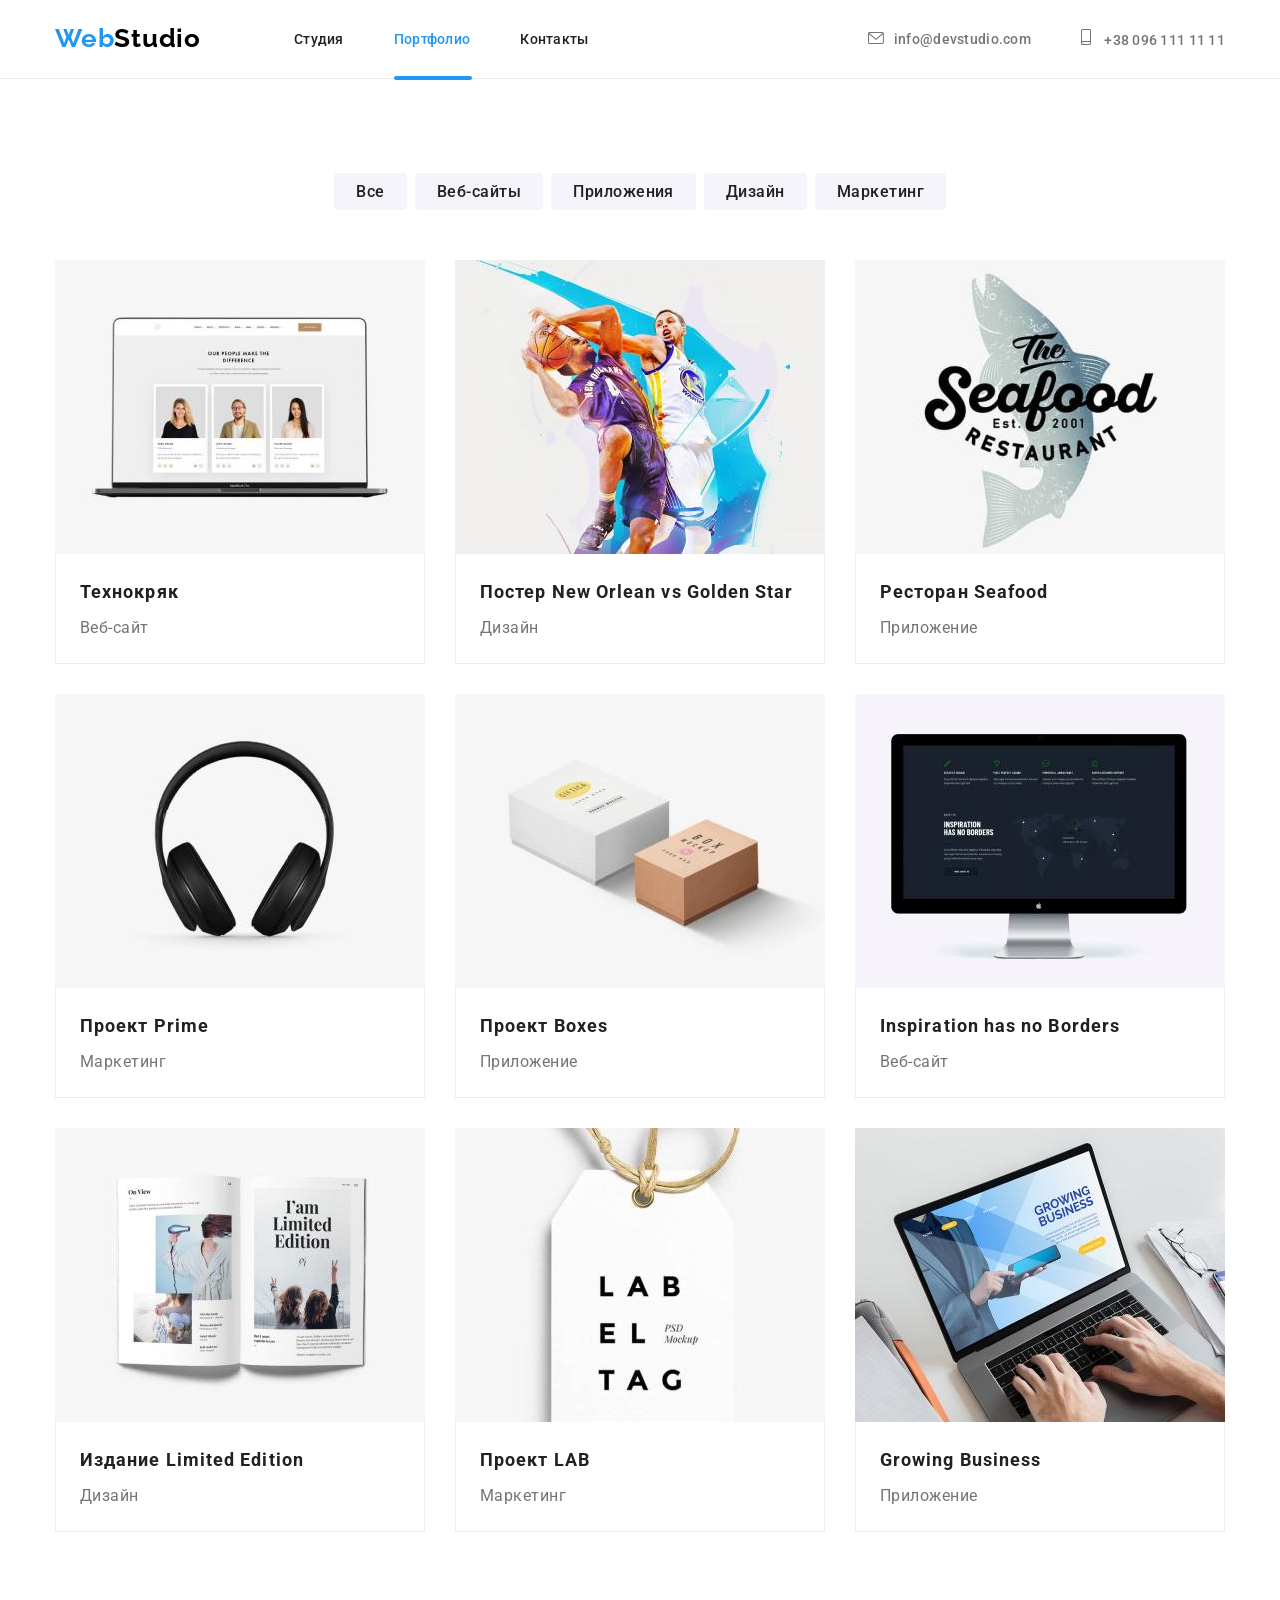
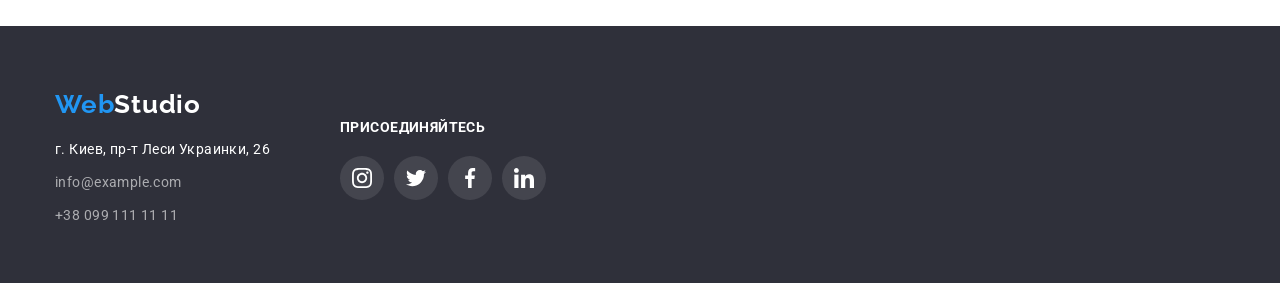
==== portfolio.html @ 1995c801 "Создает форму в index" ====
<!DOCTYPE html>
<html lang="ru">
<head>
  <meta charset="UTF-8">
  <meta http-equiv="X-UA-Compatible" content="IE=edge">
  <meta name="viewport" content="width=device-width, initial-scale=1.0">
  <!-- Normalize -->
  <link rel="stylesheet" href="https://cdnjs.cloudflare.com/ajax/libs/modern-normalize/1.0.0/modern-normalize.min.css" integrity="sha512-ISS7cAi1PEhQ8jnbJpJZMd29NlhNj4AWYyLOSp2CE/CsHxTCu+r+t0D2yoJudVrd0/8fTVPUVDzY5Tvli75u/g==" crossorigin="anonymous" />
  <!-- google fonts -->
  <link rel="preconnect" href="https://fonts.gstatic.com">
  <link href="https://fonts.googleapis.com/css2?family=Raleway:wght@700&family=Roboto:wght@400;500;700&display=swap" rel="stylesheet">
  
  <link rel="stylesheet" href="./css/style.css">
  <title>Портфолио</title>
</head>

  
  <body>

  <!-- Шапка-->
  <header class="header">

    <div class="container">

      <nav class="nav">
        <a class="link logo" href="index.html">Web<span class="logo-black">Studio</span></a>
    
        <!-- МЕНЮ -->

        <ul class="navigation list">
          <li class="navigation-item">
            <a class="link menu " href="index.html">Студия</a>
          </li>
          <li class="navigation-item">
            <a class="link menu current pseudo" href="./portfolio.html">Портфолио</a>
          </li>
          <li class="navigation-item">
            <a class="link menu" href="">Контакты </a>
            </li>
              
        </ul>
      </nav>
    
        <!--КОНТАКТЫ-->
        
          <ul class="list navigation list">

            <li class="contact email">
              
              <a class=" link contact" href="mailto:info@devstudio.com">
                <svg class="contact-icon-envelope" width="16px" height="12px">
                  <use href="./img/svg-sprite.svg#envelope"></use>
                </svg>info@devstudio.com</a>
            
            </li>
            <li class="contact">
              
              <a class="link contact" href="tel:+380961111111"> 
              <svg class="contact-icon-smartphone" width="10px" height="16px">
                <use href="./img/svg-sprite.svg#smartphone"></use>
              </svg>  +38 096 111 11 11</a>
            
            </li>
          </ul>
          
    </div>
    
    
      
  </header>

  <!-- Категории-->

  <main>
    <section class="menu-section">


      <div class="container">

        <h1 class="visually-hidden">Категории</h1>

      <ul class="list filters">
        <li class="list-filters-item">
          <button class="btn" type="button">Все</button>
        </li>

        <li class="list-filters-item">
          <button class="btn" type="button">Веб-сайты</button>
        </li>

        <li class="list-filters-item">
          <button class="btn" type="button">Приложения</button>
        </li>

        <li class="list-filters-item">
          <button class="btn" type="button">Дизайн</button>
        </li>

        <li class="list-filters-item">
          <button class="btn" type="button">Маркетинг</button>
        </li>

      </ul>

      
      

      <!-- Портфолио -->

      <h2 class="visually-hidden">Портфолио</h2>

    
        <ul class="list portfolio">

          <li class="list-portfolio-item">

            
              <a href="" class="portfolio-link link">
                  <div class="overlay">
                  <img src="./img/img-hw2/img1.jpg" alt="Веб-сайт" width="370">
                
                  <p class="title-hover-overlay">Технокряк это современная площадка распространения коронавируса. Компании используют эту платформу для цифрового шпионажа и атак на защищённые сервера конкурентов.</p> 
              </div>
         
          
            <div class="list-portfolio-card">
              
              <h3 class="portfolio-title" >Технокряк</h3>
            <p class="portfolio-text">Веб-сайт</p>
            </div>
          
          </a>
       
         
          </li>


  
          <li class="list-portfolio-item">

            <a href="" class="portfolio-link link">

              <div class="overlay">
            
              <img src="./img/img-hw2/img2.jpg" alt="Постер с баскетболистами" width="370">
  
              
                <p class="title-hover-overlay">Технокряк это современная площадка распространения коронавируса. Компании используют эту платформу для цифрового шпионажа и атак на защищённые сервера конкурентов.
                </p>
              </div>
  
           
  
              <div class="list-portfolio-card">
  
              <h3 class="portfolio-title" >Постер New Orlean vs Golden Star</h3>
              <p class="portfolio-text">Дизайн</p>
              </div>
            
            </a>

            
         
          </li>
  
          <li class="list-portfolio-item">

            <a href="" class="portfolio-link link">

              <div class="overlay">

                <img src="./img/img-hw2/img3.jpg" alt="Логотип ресторана" width="370">
                
                <p class="title-hover-overlay">Технокряк это современная площадка распространения коронавируса. Компании используют эту платформу для цифрового шпионажа и атак на защищённые сервера конкурентов.</p>
                
  
              </div>
              
             
              <div class="list-portfolio-card">
                <h3 class="portfolio-title" >Ресторан Seafood</h3>
                <p class="portfolio-text">Приложение</p>
              </div>

            </a>

          </li>
  
          <li class="list-portfolio-item">

            <a href="" class="portfolio-link link">

              <div class="overlay">

                <img src="./img/img-hw2/img4.jpg" alt="Наушники" width="370">
                <p class="title-hover-overlay">Технокряк это современная площадка распространения коронавируса. Компании используют эту платформу для цифрового шпионажа и атак на защищённые сервера конкурентов.
                </p>
              
              </div>
              
             
              <div class="list-portfolio-card">
              <h3 class="portfolio-title" >Проект Prime</h3>
              <p class="portfolio-text">Маркетинг</p>
             </div>

            </a>

          </li>
  
          <li class="list-portfolio-item">

            <a href="" class="portfolio-link link">

              <div class="overlay">

                <img src="./img/img-hw2/img5.jpg" alt="Маленькие коробки" width="370">
                 
                  <p class="title-hover-overlay">Технокряк это современная площадка распространения коронавируса. Компании используют эту платформу для цифрового шпионажа и атак на защищённые сервера конкурентов.
                  </p>
                
    
                </div>
                
                
                <div class="list-portfolio-card">
                  <h3 class="portfolio-title" >Проект Boxes</h3>
                  <p class="portfolio-text">Приложение</p>
                </div>

            </a>
            
            
          </li>
  
          <li class="list-portfolio-item">

            <a href="" class="portfolio-link link">

              <div class="overlay">
                <img src="./img/img-hw2/img6.jpg" alt="Веб-сайт" width="370">
              
                <p class="title-hover-overlay">Технокряк это современная площадка распространения коронавируса. Компании используют эту платформу для цифрового шпионажа и атак на защищённые сервера конкурентов.
                </p>
               
              </div>
            
              <div class="list-portfolio-card">
                <h3 class="portfolio-title" >Inspiration has no Borders</h3>
                <p class="portfolio-text">Веб-сайт</p>
              </div>

            </a>

            
            
          </li>
          
          <li class="list-portfolio-item">

            <a href="" class="portfolio-link link">

              <div class="overlay">

                <img src="./img/img-hw2/img7.jpg" alt="Журнал" width="370">
               
                  <p class="title-hover-overlay">Технокряк это современная площадка распространения коронавируса. Компании используют эту платформу для цифрового шпионажа и атак на защищённые сервера конкурентов.
                  </p>
                  
    
                </div>
                
                <div class="list-portfolio-card">
                  <h3 class="portfolio-title" >Издание Limited Edition</h3>
                  <p class="portfolio-text">Дизайн</p>
                </div>

            </a>
            
            
          </li>
  
          <li class="list-portfolio-item">

            <a href="" class="portfolio-link link">

              <div class="overlay">

                <img src="./img/img-hw2/img8.jpg" alt="Логотип проэкта" width="370">
               
                  <p class="title-hover-overlay">Технокряк это современная площадка распространения коронавируса. Компании используют эту платформу для цифрового шпионажа и атак на защищённые сервера конкурентов.
                  </p>
                </div>
            
                <div class="list-portfolio-card">
                  <h3 class="portfolio-title" >Проект LAB</h3>
                  <p class="portfolio-text">Маркетинг</p>
                </div>
            </a>

          </li>
  
          <li class="list-portfolio-item">

            <a href="" class="portfolio-link link">


            <div class="overlay">

              <img src="./img/img-hw2/img9.jpg" alt="Дизайн для приложения" width="370">
              
                <p class="title-hover-overlay">Технокряк это современная площадка распространения коронавируса. Компании используют эту платформу для цифрового шпионажа и атак на защищённые сервера конкурентов.
                </p>
               
  
              </div>
              
              <div class="list-portfolio-card">
                <h3 class="portfolio-title" >Growing Business</h3>
                <p class="portfolio-text">Приложение</p>
              </div>
            </a>

            
          </li>
  
        </ul>
     
      
    </div>
    </section>
    
  </main>

  <!-- ФУТЕР/////////////// -->

  <footer class="footer">
  
    <div class="container">
      <div class="footer-wrap-address">
      <a class="link logo" href="index.html">Web<span class="logo-white">Studio</span> </a>
  
      <address class="address">
      
      <p class="address-text">г. Киев, пр-т Леси Украинки, 26</p> 
  
  
     
    <a class="link" href="mailto:info@example.com">info@example.com</a>
    <a class="link" href="tel:+380991111111">+38 099 111 11 11</a>
   
    
    </address>
        </div>

        <div class="footer-wrap-join">
          <b>присоединяйтесь</b>
          <!-- Cписок -->
        
          <ul class="footer-wrap-list list">
        
            <li class="footer-wrap-item">
              <a href="" class="footer-wrap link">
                <svg class="footer-wrap-icon" width="20px" height="20px">
                  <use href="./img/svg-sprite.svg#instagram"></use>
                </svg>
        
              </a>
          </li>
        
            <li class="footer-wrap-item">
              <a href="" class="footer-wrap link">
                <svg class="footer-wrap-icon" width="20px" height="20px">
                  <use href="./img/svg-sprite.svg#twitter"></use>
                </svg>
        
              </a>
          </li>
        
            <li class="footer-wrap-item">
              <a href="" class="footer-wrap link">
                <svg class="footer-wrap-icon" width="20px" height="20px">
                  <use href="./img/svg-sprite.svg#facebook"></use>
                </svg>
        
              </a>
          </li>
        
            <li class="footer-wrap-item">
              <a href="" class="footer-wrap link">
                <svg class="footer-wrap-icon" width="20px" height="20px">
                  <use href="./img/svg-sprite.svg#linkedin"></use>
                </svg>
        
              </a>
          </li>
        
          </ul>
      
        </div>
    </div>
 
  </footer>
  
 

</body>
</html>
---- css/style.css ----
/*  Переменные */
:root {
  /* Цвета */
  --accent-color: #2196f3;
  --bg-color: #ffffff;
  --title-color: #212121;
  --secondary-text-color: #757575;
  --secondary-white-color: #ffffff;
  --margin-right-bottom:30px;

  /* Шрифты */
  --main-font: "Roboto", sans-serif;
  --secondary-font: "Raleway", sans-serif;
  --bg-color-hero-footer: #2f303a;
}

body {
  background-color: var(--bg-color);
  font-family: var(--main-font);
  color: var(--title-color);
  
}

/* Сброс стилей */
.link {
  text-decoration: none;
}
.list {
  list-style: none;
}
.address {
  font-style: normal;
}

h1,h2,h3,h4,h5,h6,p{
  margin: 0;
  padding: 0;
}

ul, ol{
  margin: 0;
  padding: 0;
}
img{
  display: block;
  max-width: 100%;
}

/* СПРЯТАННЫЕ ЗАГОЛОВКИ */

.visually-hidden { 
  position: absolute !important;
  clip: rect(1px 1px 1px 1px);
  clip: rect(1px, 1px, 1px, 1px);
  padding: 0 !important;
  border: 0 !important;
  height: 1px !important;
  width: 1px !important;
  overflow: hidden;
}



/* КОМПОНЕНТЫ*/
.btn {
  cursor: pointer;
}

.section-title {
  font-weight: 700;
  font-size: 36px;
  line-height: 1.16;
  text-align: center;
  letter-spacing: 0.03em;
  color: var(--title-color);
  margin-bottom: 50px;
}

.footer {
  background-color: var(--bg-color-hero-footer);
}

/* ШАПКА */

.header{
  border-bottom: 1px solid #ECECEC;
}
.container{
  width: 1200px;
  margin: 0 auto;
  padding-left: 15px;
  padding-right: 15px;
  
 
}

.header .container{
  display: flex;
  align-items: center;
  
}

.nav{
  display: flex;
  text-align: center;
  
}
/* ///////////Навигационное меню */



.link.menu{
padding-top: 32px;
padding-bottom: 32px;}


.link.menu.current.studio::after{
  content:'';
  display: block;
  width: 48px;
  height: 4px;
  background: #2196F3;
  border-radius: 2px;
  position: absolute;
  bottom:-32px;
}

.link.menu.current.pseudo::after{
  content:'';
  display: block;
  width: 78px;
  height: 4px;
  background: #2196F3;
  border-radius: 2px;
  position: absolute;
  bottom:-32px;

}

.navigation-item{
  position: relative;
}



.navigation-item:not(:last-child){
  margin-right: 50px;
}

/* ////// КОНТАКТЫ  */
.navigation.list{
display: flex;
align-items: center;

margin-left: auto;

}
.link.contact{
padding-top: 32px;
padding-bottom: 32px;

}


.contact.email{
  margin-right: 50px;
}

.contact-icon-envelope{
width: 16px;
height: 12px;
fill:  #757575;
margin-right: 10px;
transition: fill 250ms cubic-bezier(0.4, 0, 0.2, 1);

}

.contact-icon-smartphone{
  fill:#757575;
  width: 10px;
  height: 16px;
  margin-right: 10px;
  transition: fill 250ms cubic-bezier(0.4, 0, 0.2, 1);
}
/* Ховер иконки имейла и телефона */

.link.contact:hover .contact-icon-envelope{
  fill:var(--accent-color);
  
  
}

.link.contact:hover .contact-icon-smartphone{
  fill:var(--accent-color);

}

/* ///////////Навигационное меню  КОНЕЦ */



/* /////////////  ЛОГОТИП///////////// */
.nav .link.logo{
  padding-top: 24px;
  padding-bottom: 25px;
  margin-right: 93px;
}
.logo {
  font-family: var(--secondary-font);
  font-weight: 700;
  font-size: 26px;
  line-height: 1.1;
  letter-spacing: 0.03em;
  color: var(--accent-color);
}

.logo-white {
  color: var(--secondary-white-color);
}
.logo-black {
  color: #000000;
}

.link.menu {
  font-weight: 500;
  font-size: 14px;
  line-height: 1.14;
  letter-spacing: 0.02em;
  color: var(--title-color);
  transition:color 250ms cubic-bezier(0.4, 0, 0.2, 1);
}
.link.menu:hover,
.link.menu:focus {
  color: var(--accent-color);
}

.list .link.menu.current {
  color: var(--accent-color);
}

.link.contact {
  font-weight: 500;
  font-size: 14px;
  line-height: 1.1;
  letter-spacing: 0.02em;
  color: var(--secondary-text-color);
  transition: color 250ms cubic-bezier(0.4, 0, 0.2, 1);
}
.link.contact:hover,
.link.contact:focus {
  color: var(--accent-color);

}

/* ГЕРОЙ */
.hero.main {

  background-image: linear-gradient(
    rgba(47, 48, 58, 0.4),
    rgba(47, 48, 58, 0.4)
  ),
  url(../img/bg-optimized.jpg);
  background-color: var(--bg-color-hero-footer);
  
  max-width: 1600px;
  height: 600px;
  margin-left: auto;
  margin-right: auto;
  background-repeat: no-repeat;
}


.hero-title {
  font-weight: 900;
  font-size: 44px;
  line-height: 1.36;
  text-align: center;
  letter-spacing: 0.06em;
  text-transform: uppercase;
  color: #ffffff;
  margin-bottom: 30px ;
}

.hero .container{
  padding: 200px 15px ;
 
}



/* КНОПКА - ЗАКАЗАТЬ УСЛУГУ */

.btn.hero{
 min-width: 200px;
 padding: 10px 32px;
 display: block; 
 margin: 0 auto;
 text-align: center;

  font-weight: 700;
  font-size: 16px;
  line-height: 1.8;
  background-color: var(--accent-color);
  color: var(--secondary-white-color);
  box-shadow: 0px 4px 4px rgba(0, 0, 0, 0.15);
  border-radius: 4px;
  border: 0px;
  outline: 0px;

 
  
}



/* ОСОБЕННОСТИ*/

.list.features .thumb{
  margin-bottom: 30px;
  background-color:#F5F4FA;
  border-radius:4px;
  display: flex;
  justify-content: center;
  align-items: center;
  height: 120px;
  padding: 25px 100px;
}




.features-title {
  font-weight: 700;
  font-size: 14px;
  line-height: 1.14;
  letter-spacing: 0.03em;
  text-transform: uppercase;
  color: var(--title-color);
}

.features-text {
  font-size: 14px;
  line-height: 1.7;
  letter-spacing: 0.03em;
  color: var(--secondary-text-color);
}

.features-box{
  padding-bottom: 94px;
  padding-top: 94px;
}

.list.features{
  display: flex;
}

.features-item{
  flex-basis: calc(100% / 4);
}

.features-item:not(:last-child){
margin-right: 30px;
}
.features-title{
  margin-bottom: 10px;
}



/*  СЕКЦИЯ ЧЕМ МЫ ЗАНИМАЕМСЯ */



.thumb-title-absolute{
  font-family: var(--main-font);
  font-weight: 700;
  font-size: 14px;
  line-height: 1.14;
  letter-spacing: 0.03em;
  text-transform: uppercase;
  color: #FFFFFF;
  text-align: center;
}
.thumb-absolute{
  position: absolute;
  bottom:0;
  left:0;
  background: rgba(47, 48, 58, 0.8);
  padding-top: 27px;
  min-width: 370px;
  padding-bottom: 27px;
}
.thumb-pic{
  position: relative;
}


.content{
  padding-bottom: 94px;
}

.section-title{

text-align: center;
}

.section.list{
  display: flex;
  flex-wrap: wrap;
  margin-left: calc(-1*var(--margin-right-bottom));
  margin-top: calc(-1*var(--margin-right-bottom));
}

.section-item{
  margin-left: var(--margin-right-bottom);
  margin-top: var(--margin-right-bottom);
  flex-basis: calc(100% / 3 - var(--margin-right-bottom));
}

/* НАША КОМАНДА  */


.description-section{
  padding-top: 94px;
  padding-bottom: 94px;
  background-color: #f5f4fa;
}

 .list.description{
  display: flex;
  flex-wrap: wrap;
}

 .list>.description-list-item{
  background-color:var(--secondary-white-color);
  box-shadow: 0px 1px 3px rgba(0, 0, 0, 0.12), 0px 1px 1px rgba(0, 0, 0, 0.14), 0px 2px 1px rgba(0, 0, 0, 0.2);
  border-radius: 0px 0px 4px 4px;
}

.list>.description-list-item:not(:last-child){
  margin-right: 30px;
}




.description .description-title {
  font-weight: 500;
  font-size: 16px;
  line-height: 1.18;
  letter-spacing: 0.03em;
  color: var(--title-color);
}

.description .description-text {
  font-size: 16px;
  line-height: 1.18;
  letter-spacing: 0.03em;
  color: var(--secondary-text-color);
  margin-bottom: 16px;
}


/* ///////////Соцеальные сети */
.thumb-list{
  display: flex;
  align-items: center;
  justify-content: space-between;
}

.thumb-social-icon.instagram{
  fill: #AFB1B8;
 }

 .thumb-social-icon{
  transition: fill 250ms cubic-bezier(0.4, 0, 0.2, 1);
 }

.thumb-social-link{
  display: flex;
  align-items: center;
  justify-content: center;
  border-radius:50%;
  width: 44px;
  height: 44px;
  background-color: transparent;

  transition: background-color 250ms cubic-bezier(0.4, 0, 0.2, 1);
}




/* ////// Ховер соц сетей */

 .thumb-social-link:hover,
  .thumb-social-link:focus{
  background-color:var(--accent-color);
  
}


.thumb-social-icon{
  fill: #AFB1B8;
}

.thumb-social-link:hover .thumb-social-icon,
.thumb-social-link:focus .thumb-social-icon{
  fill:#FFFFFF;
 
}




/* ///////////// */

/* <!-- ///////// Постоянные клиенты --> */
.clients{
  padding: 94px 94px;
 background-color: #fff;
}

.clients-title{
font-family: var(--main-font);
font-weight: bold;
font-size: 36px;
line-height: 1.16;
text-align: center;
letter-spacing: 0.03em;
color:var(--title-color);
margin: 0auto;
margin-bottom: 50px;
}

.clients-list{
  display: flex;
  align-items: center;
  justify-content: space-between;
}

.clients-list-link{
display: flex;
justify-content: center;
align-items: center;
}




.clients-list-link{
    border: 1px solid #AFB1B8;
    border-radius: 4px;
    width: 170px;
    height: 90px;
    display: flex;
    justify-content: center;
    align-items: center;
    background-color: transparent;
    color:#AFB1B8;

    display: flex;
    align-items: center;
    justify-content: center;

    transition: color 250ms cubic-bezier(0.4, 0, 0.2, 1),
                border-color 250ms cubic-bezier(0.4, 0, 0.2, 1);
}

/* ////// ХОВЕР  */

.clients-list-link:hover,
.clients-list-link:focus{
  color:var(--accent-color);
  border-color: var(--accent-color);

 
}


.clients-list-icon{
  fill:currentColor;
 
}


/* ////////// */

/* ФУТЕР//////////*/

.footer{
  padding-top: 64px;
  padding-bottom: 55px;
  
}
.footer>.container{
  display: flex;
  align-items: center;
}

.footer-wrap-address{
  margin-right: 70px;
}

.footer-wrap-join>b{
font-weight: bold;
font-size: 14px;
line-height: 1.14;
letter-spacing: 0.03em;
text-transform: uppercase;
color: #FFFFFF;
margin-bottom: 20px;
display: inline-block;
}

/* //////СОЦ СЕТИ  */
.footer-wrap-list{
  display: flex;
  align-items: center;
  justify-content: space-between;
}

.footer-wrap-item:not(:last-child){
  margin-right: 10px;
}

.footer-wrap-icon{
  fill:var(--secondary-white-color);
}

.footer-wrap{
  display: flex;
  align-items: center;
  justify-content: center;
 
  border-radius:50%;
  background: rgba(255, 255, 255, 0.1);
  width: 44px;
  height: 44px;

  transition: background-color 250ms cubic-bezier(0.4, 0, 0.2, 1);
}
.footer-wrap:hover,
.footer-wrap:focus{
  background-color: var(--accent-color);
}

/* //////// ФОРМА ФУТЕРА */

.wrapper-form{
  display: block;
  margin-left: 93px;
}

.action-form{
  display: block;
  margin-bottom: 20px;
  font-weight: 700;
  font-size: 14px;
  line-height: 1.14;
  letter-spacing: 0.03em;
  text-transform: uppercase;
  color: var(--secondary-white-color);

}

.form{
  display: flex;
  align-items: center;
}



.form-btn::after{
  content:'';
  display: inline-block;
  width: 24px;
  height: 24px;
  background-image: url(../img/icon-telegram.svg);
  margin-left: 10px;
}

.email-form{
  display: block;
  width: 358px;
  height: 50px;
  margin-right: 12px;
  padding-top: 15px;
  padding-bottom: 15px;
  padding-left: 16px;
  padding-right: 295px;
  border: 1px solid rgba(255, 255, 255, 0.3);
  border-radius: 4px;
  background-color: transparent;
}

.form-btn{
  text-align: center;
  min-width: 200px;
  font-weight: 700;
  font-size: 16px;
  line-height: 1.87;
  letter-spacing: 0.06em;
  color: #FFFFFF;
  background: #2196F3;
  box-shadow: 0px 4px 4px rgba(0, 0, 0, 0.15);
  border-radius: 4px;
  padding: 10px 28px 10px 29px;
  

  border-style: none;

 
}

/* ////// */

.link.logo{
  margin: 0;
  padding: 0;
}
.address{margin-top: 20px;}

.address .address-text {
  font-size: 14px;
  line-height: 1.7;
  letter-spacing: 0.03em;
  color: var(--secondary-white-color);
  margin-bottom: 9px;
  
}


a[href="mailto:info@example.com"]{
  display: block;
  display: block;

}

 /* ////////////////// */
.description-flex{
  padding-top: var(--margin-right-bottom);
  padding-bottom: var(--margin-right-bottom); 
  text-align: center;
  padding-bottom: 30px;
  padding-left: 32px;
  padding-right: 32px;
}
.description-flex .description-title{
  margin-bottom: 10px;
}



.address .link {
  font-size: 14px;
  line-height: 1.7;
  letter-spacing: 0.03em;
  color: rgba(255, 255, 255, 0.6);
  margin-bottom: 9px;
}





/* ПОРТФОЛИО */
/* /////////// МЕНЮ*/
.menu-section{
  padding-top: 94px;
  padding-bottom: 94px;
}
.list.filters{
display: flex;
justify-content: center;
margin-bottom: 50px;

}

.list-filters-item:not(:last-child){
  margin-right: 8px;
}



/* ///////////КАТЕГОРИИ  */
.menu-section .btn {
  font-weight: 500;
  font-size: 16px;
  line-height: 1.6;
  text-align: center;
  letter-spacing: 0.03em;
  color: var(--title-color);
  background-color: #f5f4fa;
  border-radius: 4px;
  border: 0px;
  min-width: 73px;
  padding: 6px 22px;

  transition:color 250ms cubic-bezier(0.4, 0, 0.2, 1),
             background-color 250ms cubic-bezier(0.4, 0, 0.2, 1),
             box-shadow 250ms cubic-bezier(0.4, 0, 0.2, 1);

}

.menu-section .btn:hover,
.menu-section .btn:focus {
  color: #ffffff;
  background-color: var(--accent-color);
  box-shadow: 0px 3px 1px rgba(0, 0, 0, 0.1), 0px 1px 2px rgba(0, 0, 0, 0.08), 0px 2px 2px rgba(0, 0, 0, 0.12);
  
  
}




/*  Портфолио сетка */


.overlay{
  position: relative;
  overflow: hidden;
  visibility: none;
}

.title-hover-overlay{
  position: absolute;
  top: 0;
  left: 0;

  font-family: var(--main-font);
  font-size: 18px;
  line-height: 1.55;
  letter-spacing: 0.03em;
  color:white;
  width: 100%;
  height: 100%;
  padding: 63px 24px;
  background-color: rgba(33, 150, 243, 0.9);


  transform: translateY(100%);
  transition: transform 250ms cubic-bezier(0.4, 0, 0.2, 1);
  
}

.portfolio-link.link:hover .title-hover-overlay,
.portfolio-link.link:focus .title-hover-overlay{
  transform: translateY(0%);
  
}




/* ////// */


.portfolio{
  display: flex;
  flex-wrap: wrap;
  margin-left: -30px;
  margin-top: -30px;
}

.list-portfolio-item{
  flex-basis: calc(100% / 3 - 30px);
  margin-left: 30px;
  margin-top: 30px;

  transition: box-shadow 250ms cubic-bezier(0.4, 0, 0.2, 1);
}

.portfolio>li:hover{
  box-shadow: 0px 1px 1px rgba(0, 0, 0, 0.12), 0px 4px 4px rgba(0, 0, 0, 0.06), 1px 4px 6px rgba(0, 0, 0, 0.16);
  cursor: pointer;
}


.list-portfolio-card{
background: #FFFFFF;
border-left: 1px solid #EEEEEE;
border-right: 1px solid #EEEEEE;
border-bottom: 1px solid #EEEEEE;
padding: 20px 24px;
}


.portfolio .portfolio-title {
  font-weight: 700;
  font-size: 18px;
  line-height: 2;
  letter-spacing: 0.06em;
  color: var(--title-color);
  margin-bottom: 4px;
}

.portfolio .portfolio-text {
  font-size: 16px;
  line-height: 1.8;
  letter-spacing: 0.03em;
  color: var(--secondary-text-color);
}


/* /////// МОДАЛКА */

.backdrop{
  position: fixed;
  top: 0;
  left: 0;

  width: 100%;
  height: 100%;
  background: rgba(0, 0, 0, 0.2);

  opacity: 1;
  transition: opacity 250ms ease-in;
}

.modal{
  position: absolute;
  top: 50%;
  left: 50%;
  transform: translate(-50%, -50%) scale(1);
 

  min-width: 528px;
  min-height: 581px;
  background: #FFFFFF;
  box-shadow: 0px 1px 3px rgba(0, 0, 0, 0.12), 0px 1px 1px rgba(0, 0, 0, 0.14), 0px 2px 1px rgba(0, 0, 0, 0.2);
  border-radius: 4px;


  transition: transform 250m ease-in-out;

  
}

.modal.is-hidden{
  transform:translate(-50%, -50%) scale(0);
  
;

}

.backdrop.is-hidden{
  opacity:0;
  pointer-events: none;
}

.modal-close{
  position: absolute;
  top: 8px;
  right: 8px;
  cursor:pointer;
}

/* //////// */
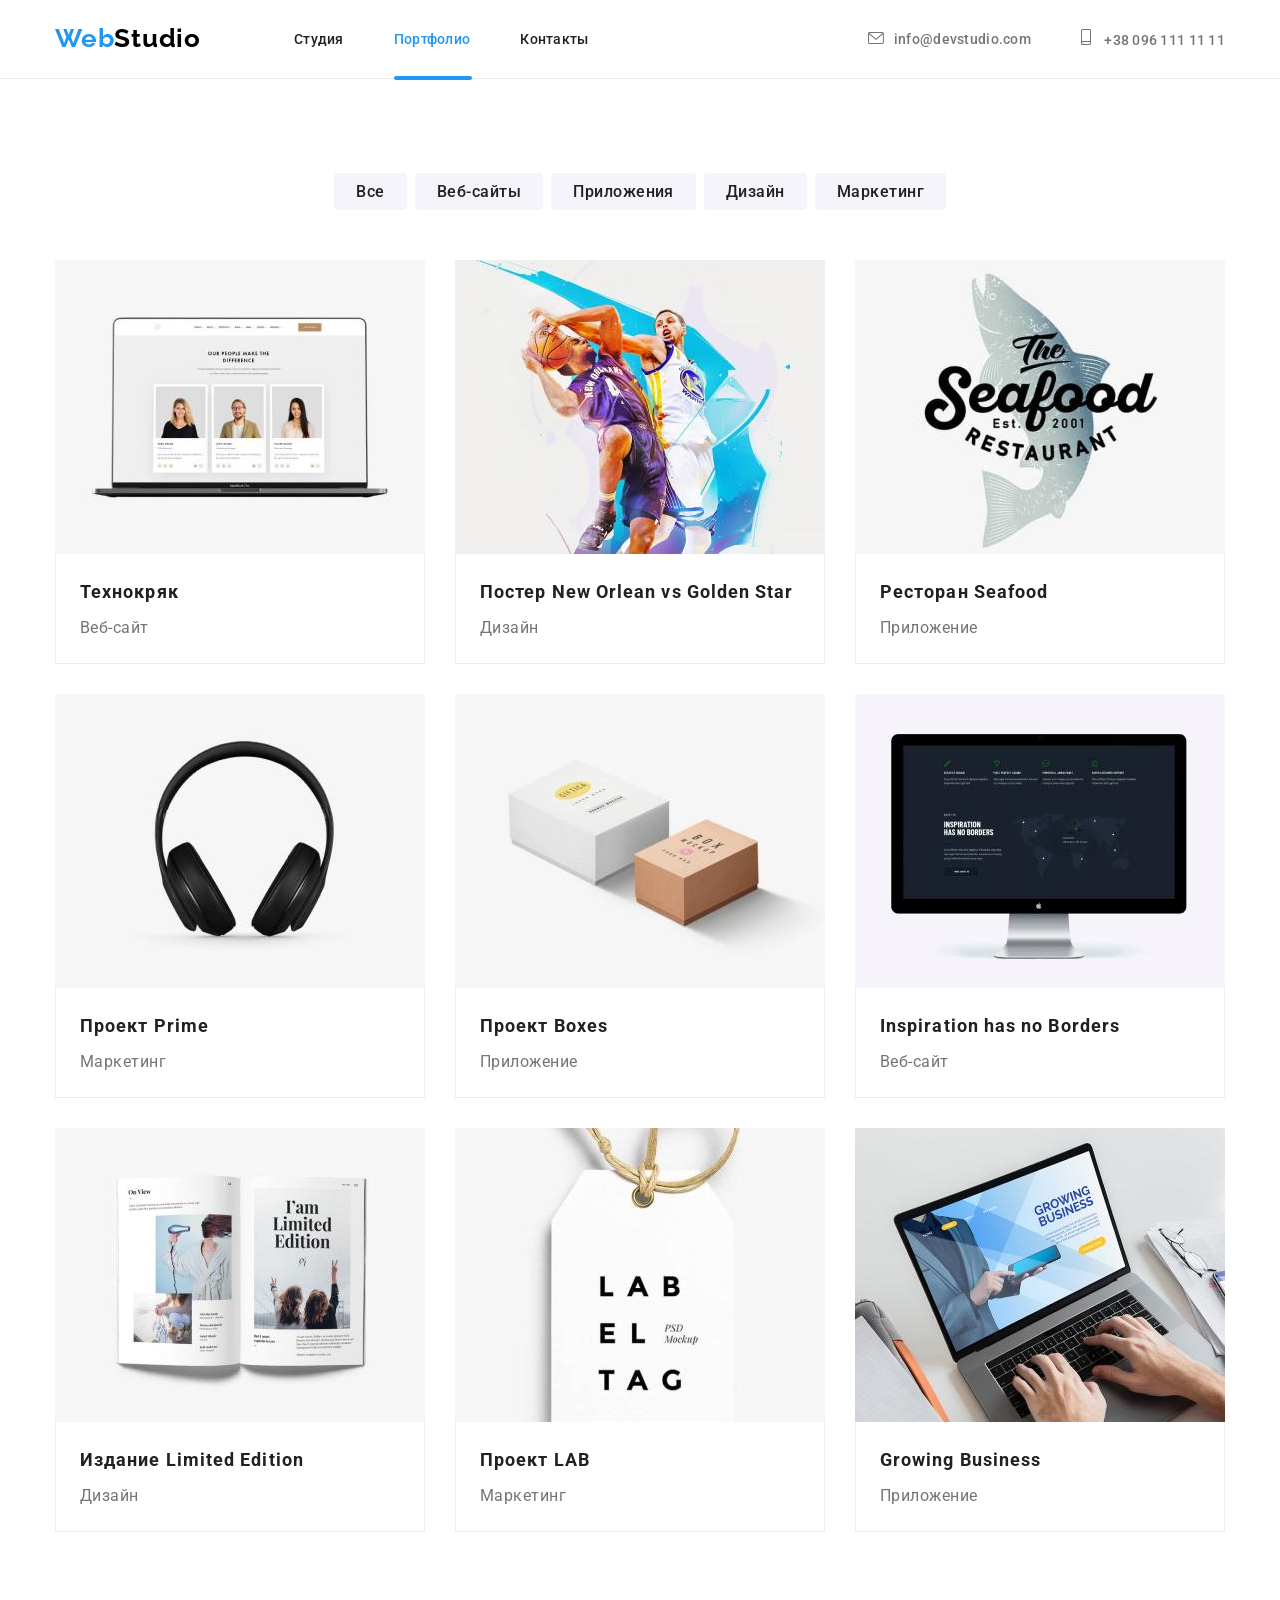
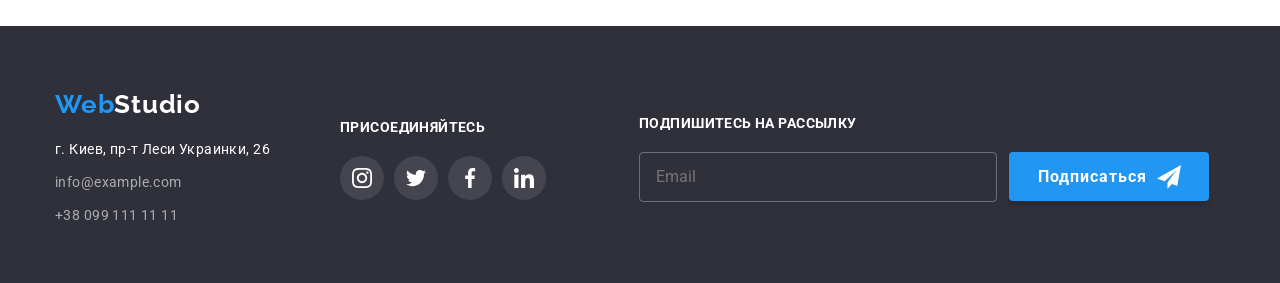
==== commit 32041758: "Создает форму в модальном окне меняет кнопку "Закрыть" в модальном окне" ====
--- a/portfolio.html
+++ b/portfolio.html
@@ -398,6 +398,31 @@
           </ul>
       
         </div>
+
+         <!-- ////// ФОРМА  ФУТЕРА-->
+ <div class="wrapper-form">
+
+          <b class="action-form">Подпишитесь на рассылку</b>
+
+          <form action="" method="POST" class="form">
+        
+          <input type="text" name="email" placeholder="Email" class="email-form">
+          <button type="submit" class="form-btn">Подписаться 
+            <svg class="icon-telegram" width="24px" height="24px">
+            <use href="./img/svg-sprite.svg#icon-telegram"></use>
+          </svg>
+            
+          </button>
+        
+          </form>
+ </div>
+
+
+
+
+
+
+
     </div>
  
   </footer>
--- a/css/style.css
+++ b/css/style.css
@@ -670,32 +670,23 @@
 }
 
 
-
-.form-btn::after{
-  content:'';
-  display: inline-block;
-  width: 24px;
-  height: 24px;
-  background-image: url(../img/icon-telegram.svg);
-  margin-left: 10px;
-}
-
 .email-form{
   display: block;
+  color: rgba(255, 255, 255, 0.6);
   width: 358px;
   height: 50px;
   margin-right: 12px;
   padding-top: 15px;
   padding-bottom: 15px;
   padding-left: 16px;
-  padding-right: 295px;
+  padding-right: 16px;
   border: 1px solid rgba(255, 255, 255, 0.3);
   border-radius: 4px;
   background-color: transparent;
 }
 
 .form-btn{
-  text-align: center;
+
   min-width: 200px;
   font-weight: 700;
   font-size: 16px;
@@ -706,12 +697,22 @@
   box-shadow: 0px 4px 4px rgba(0, 0, 0, 0.15);
   border-radius: 4px;
   padding: 10px 28px 10px 29px;
-  
-
+  cursor: pointer;
+  outline: 0px;
   border-style: none;
 
- 
-}
+  display: flex;
+  align-items: center;
+  
+
+}
+
+.icon-telegram{
+ margin-left: 10px;
+  fill: var(--secondary-white-color);
+}
+
+
 
 /* ////// */
 
@@ -924,6 +925,7 @@
   top: 50%;
   left: 50%;
   transform: translate(-50%, -50%) scale(1);
+  padding: 8px 8px 40px 40px;
  
 
   min-width: 528px;
@@ -934,33 +936,158 @@
 
 
   transition: transform 250m ease-in-out;
-
-  
+ 
 }
 
 .modal.is-hidden{
   transform:translate(-50%, -50%) scale(0);
-  
-;
-
+ 
 }
 
 .backdrop.is-hidden{
   opacity:0;
   pointer-events: none;
-}
+  visibility: hidden;
+}
+
+
+
 
 .modal-close{
+
   position: absolute;
   top: 8px;
   right: 8px;
+
+  width: 30px;
+  height: 30px;
   cursor:pointer;
-}
+  border-radius:50%;
+  background:transparent;
+  border: 1px solid rgba(0, 0, 0, 0.1);
+  padding: 6px;
+  
+}
+
+.modal-close:hover .modal-close-btn,
+.modal-close:focus .modal-close-btn{
+  color:var(--accent-color);
+  
+}
+
+.modal-close-btn{
+  fill:currentColor;
+  transition: color 250ms cubic-bezier(0.4, 0, 0.2, 1);
+}
+
+
+
+
+/* //////// Форма Модалки */
+
+.wrapper-modal-form{
+  top: 50%;
+  left: 50%;
+  position: absolute;
+  transform:translate(-50%, -50%);
+}
+
+.form-modal>label{
+
+    display: flex;
+    flex-direction: column;
+    margin-bottom: 4px;
+}
+.title-modal-form{
+font-weight: 700;
+font-size: 20px;
+line-height: 1.15;
+letter-spacing: 0.03em;
+color: var(--title-color);
+margin-bottom: 11px;
+}
+
+
+
+.form-user{
+  width: 448px;
+  height: 40px;
+  padding-top: 11px;
+  padding-bottom: 11px;
+  padding-left: 12px;
+
+  border: 1px solid rgba(33, 33, 33, 0.2);
+  border-radius: 4px;
+}
+
+.user-name-form{
+  display: block;
+  margin-bottom: 4px;
+  font-size: 12px;
+  line-height: 1.16;
+  letter-spacing: 0.01em;
+  color:var(--secondary-text-color);
+  
+}
+
+.user-comment{
+  resize:none;
+  padding: 12px 16px;
+  display: block;
+  width: 448px;
+  height: 120px;
+  margin-bottom: 20px;
+  
+
+
+  border: 1px solid rgba(33, 33, 33, 0.2);
+  border-radius: 4px;
+}
+
+.i-confirm{
+  margin-bottom: 30px;
+  font-size: 1.71;
+  line-height: 24px;
+  letter-spacing: 0.03em;
+  color: var(--secondary-text-color);
+}
+
+.i-confirm>a{
+font-size: 14px;
+line-height: 1.71;
+letter-spacing: 0.03em;
+text-decoration-line: underline;
+color:var(--accent-color);
+}
+
+
+
+
+
 
 /* //////// */
 
-
-
-
-
-
+.btn-form-submit{
+  display: block;
+  margin: 0 auto;
+  min-width: 200px;
+  padding-top: 10px;
+  padding-right: 55px;
+  padding-bottom: 10px;
+  padding-left: 56px;
+  background-color: var(--accent-color);
+  border-radius: 4px;
+
+
+  font-weight: 700;
+  font-size: 16px;
+  line-height: 1.87;
+  color:var(--secondary-white-color);
+  border-style: none;
+  cursor:pointer;
+
+}
+
+
+
+
